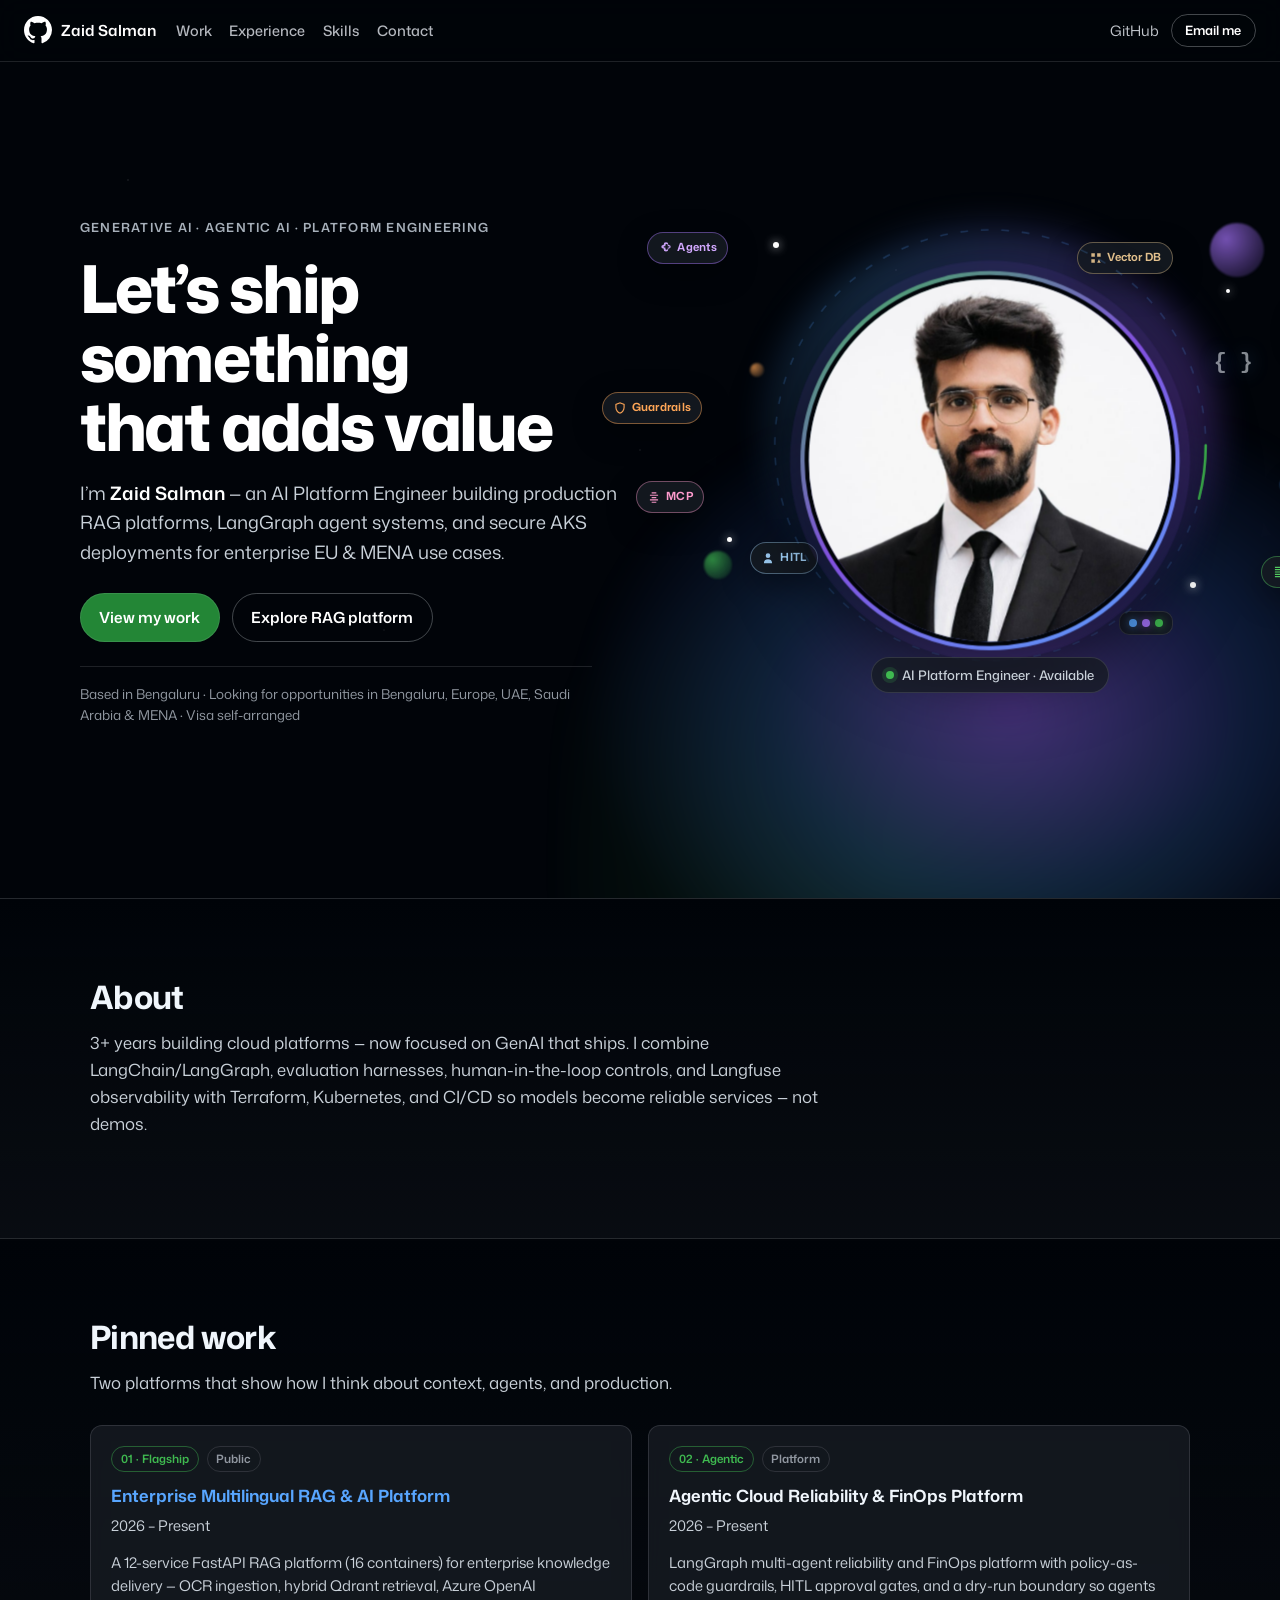
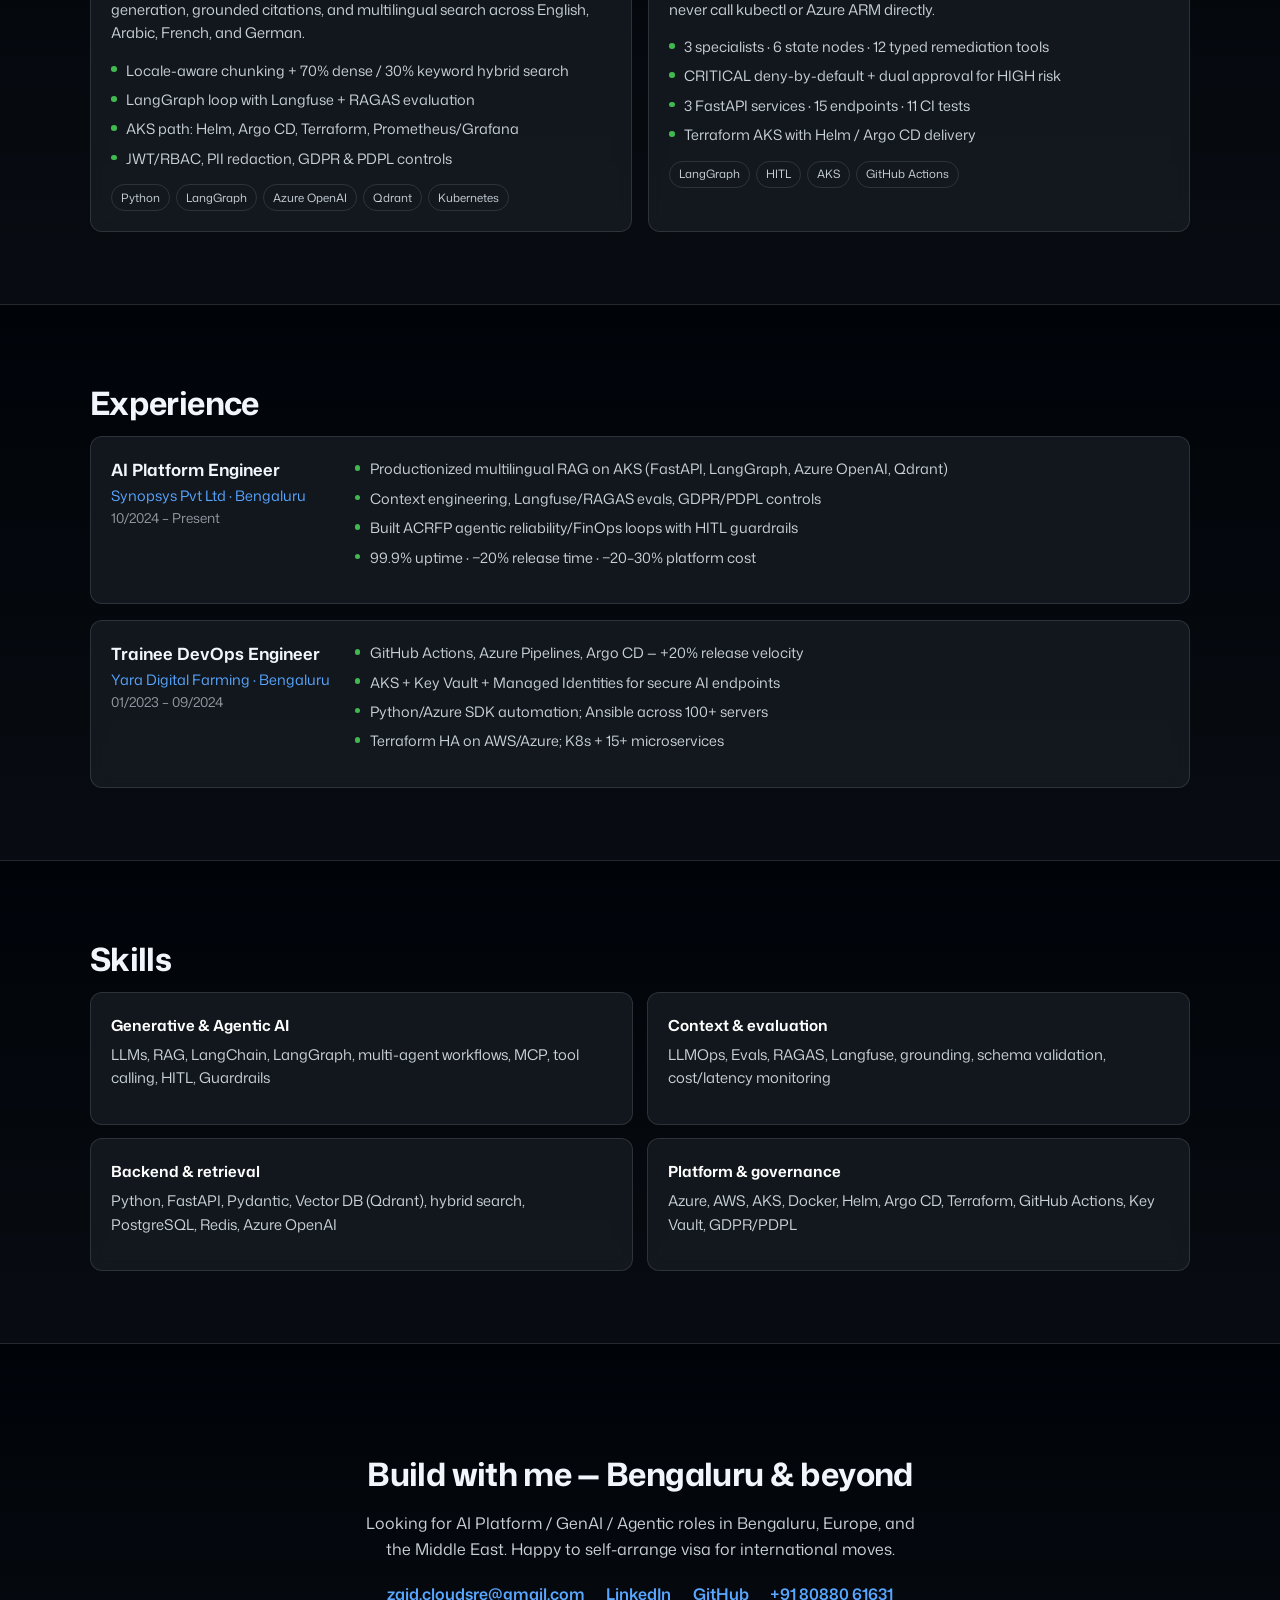
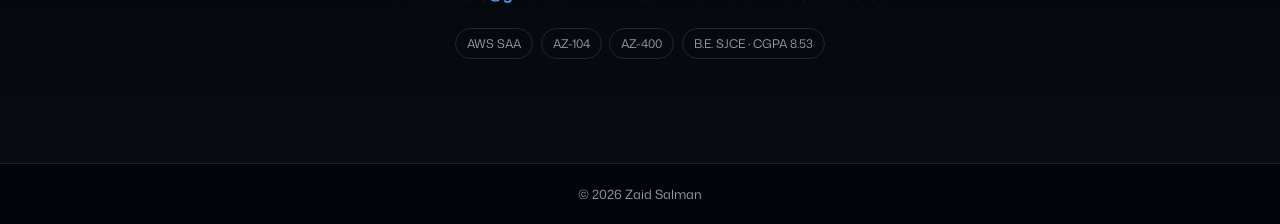
==== docs/index.html @ 4683f29d "AI Platform Engineer portfolio — GitHub-style hero with RAG orbit" ====
<!DOCTYPE html>
<html lang="en">
<head>
  <meta charset="UTF-8" />
  <meta name="viewport" content="width=device-width, initial-scale=1.0" />
  <title>Zaid Salman — AI Platform Engineer</title>
  <meta name="description" content="Generative AI, Agentic AI, and AI Platform Engineer. RAG systems, LangGraph agents, Azure/AKS production platforms." />
  <link rel="preconnect" href="https://fonts.googleapis.com" />
  <link rel="preconnect" href="https://fonts.gstatic.com" crossorigin />
  <link href="https://fonts.googleapis.com/css2?family=Mona+Sans:wght@400;500;600;700;800&display=swap" rel="stylesheet" />
  <link rel="stylesheet" href="styles.css" />
</head>
<body>
  <div class="stars" aria-hidden="true"></div>

  <header class="site-header">
    <div class="header-inner">
      <a class="brand" href="#top">
        <svg viewBox="0 0 16 16" width="28" height="28" aria-hidden="true">
          <path fill="currentColor" d="M8 0C3.58 0 0 3.58 0 8c0 3.54 2.29 6.53 5.47 7.59.4.07.55-.17.55-.38 0-.19-.01-.82-.01-1.49-2.01.37-2.53-.49-2.69-.94-.09-.23-.48-.94-.82-1.13-.28-.15-.68-.52-.01-.53.63-.01 1.08.58 1.23.82.72 1.21 1.87.87 2.33.66.07-.52.28-.87.51-1.07-1.78-.2-3.64-.89-3.64-3.95 0-.87.31-1.59.82-2.15-.08-.2-.36-1.02.08-2.12 0 0 .67-.21 2.2.82.64-.18 1.32-.27 2-.27.68 0 1.36.09 2 .27 1.53-1.04 2.2-.82 2.2-.82.44 1.1.16 1.92.08 2.12.51.56.82 1.27.82 2.15 0 3.07-1.87 3.75-3.65 3.95.29.25.54.73.54 1.48 0 1.07-.01 1.93-.01 2.2 0 .21.15.46.55.38A8.013 8.013 0 0016 8c0-4.42-3.58-8-8-8z"/>
        </svg>
        <span>Zaid Salman</span>
      </a>
      <nav class="nav">
        <a href="#work">Work</a>
        <a href="#experience">Experience</a>
        <a href="#skills">Skills</a>
        <a href="#contact">Contact</a>
      </nav>
      <div class="header-actions">
        <a class="link-quiet" href="https://github.com/Salman167" target="_blank" rel="noopener">GitHub</a>
        <a class="btn btn-outline" href="mailto:zaid.cloudsre@gmail.com">Email me</a>
      </div>
    </div>
  </header>

  <main id="top">
    <section class="hero">
      <div class="hero-glow" aria-hidden="true"></div>
      <div class="hero-grid">
        <div class="hero-copy">
          <p class="hero-kicker fade-up">Generative AI · Agentic AI · Platform Engineering</p>
          <h1 class="hero-title fade-up d1">
            Let’s ship something<br />that adds value
          </h1>
          <p class="hero-sub fade-up d2">
            I’m <strong>Zaid Salman</strong> — an AI Platform Engineer building production RAG platforms,
            LangGraph agent systems, and secure AKS deployments for enterprise EU &amp; MENA use cases.
          </p>
          <div class="hero-cta fade-up d3">
            <a class="btn btn-green" href="#work">View my work</a>
            <a class="btn btn-ghost" href="https://github.com/Salman167/Enterprise-rag-platform" target="_blank" rel="noopener">
              Explore RAG platform
            </a>
          </div>
          <p class="hero-meta fade-up d4">
            Based in Bengaluru · Looking for opportunities in Bengaluru, Europe, UAE, Saudi Arabia &amp; MENA · Visa self-arranged
          </p>
        </div>

        <div class="hero-visual fade-up d2" id="hero-visual">
          <div class="tilt-stage" id="tilt-stage">
          <div class="photo-orbit" aria-hidden="true"></div>

          <!-- RAG pipeline orbit -->
          <div class="rag-orbit" aria-hidden="true">
            <svg class="rag-orbit-ring" viewBox="0 0 400 400" fill="none">
              <circle cx="200" cy="200" r="168" stroke="rgba(88,166,255,0.22)" stroke-width="1.25" stroke-dasharray="6 10" />
              <circle class="rag-orbit-pulse" cx="200" cy="200" r="168" stroke="url(#ragGlow)" stroke-width="2" stroke-linecap="round" stroke-dasharray="42 1014" />
              <defs>
                <linearGradient id="ragGlow" x1="0" y1="0" x2="400" y2="400">
                  <stop stop-color="#3fb950" />
                  <stop offset="0.5" stop-color="#58a6ff" />
                  <stop offset="1" stop-color="#a371f7" />
                </linearGradient>
              </defs>
            </svg>
            <div class="rag-stage s-ingest" style="--i:0"><span>Ingest</span></div>
            <div class="rag-stage s-embed" style="--i:1"><span>Embed</span></div>
            <div class="rag-stage s-retrieve" style="--i:2"><span>Retrieve</span></div>
            <div class="rag-stage s-guard" style="--i:3"><span>Guard</span></div>
            <div class="rag-stage s-answer" style="--i:4"><span>Answer</span></div>
          </div>

          <!-- Adventurous floating toys (GitHub-homepage energy) -->
          <div class="float-toys" aria-hidden="true">
            <span class="toy toy-spark s1"></span>
            <span class="toy toy-spark s2"></span>
            <span class="toy toy-spark s3"></span>
            <span class="toy toy-spark s4"></span>
            <span class="toy toy-spark s5"></span>
            <span class="toy toy-orb o1"></span>
            <span class="toy toy-orb o2"></span>
            <span class="toy toy-orb o3"></span>
            <span class="toy toy-orb o4"></span>

            <div class="toy toy-chip chip-ai float-a">
              <svg viewBox="0 0 24 24" width="14" height="14"><path fill="currentColor" d="M12 2a4 4 0 014 4v1h1a3 3 0 010 6h-1v1a4 4 0 11-8 0v-1H7a3 3 0 010-6h1V6a4 4 0 014-4zm-1 7H9a1 1 0 000 2h2v2a2 2 0 104 0v-2h2a1 1 0 000-2h-2V7a2 2 0 10-4 0v2z"/></svg>
              Agents
            </div>
            <div class="toy toy-chip chip-rag float-b">
              <svg viewBox="0 0 24 24" width="14" height="14"><path fill="currentColor" d="M4 4h7v7H4V4zm9 0h7v7h-7V4zM4 13h7v7H4v-7zm9 3h7v4h-7v-4z"/></svg>
              RAG
            </div>
            <div class="toy toy-chip chip-guard float-c">
              <svg viewBox="0 0 24 24" width="14" height="14"><path fill="currentColor" d="M12 2l8 3v6c0 5-3.5 9.4-8 11-4.5-1.6-8-6-8-11V5l8-3zm0 2.2L6 6.3v4.8c0 3.8 2.5 7.2 6 8.6 3.5-1.4 6-4.8 6-8.6V6.3l-6-2.1z"/></svg>
              Guardrails
            </div>
            <div class="toy toy-chip chip-llmops float-d">
              <svg viewBox="0 0 24 24" width="14" height="14"><path fill="currentColor" d="M3 5h18v2H3V5zm2 4h14v10H5V9zm2 2v6h10v-6H7z"/></svg>
              LLMOps
            </div>
            <div class="toy toy-chip chip-mcp float-e">
              <svg viewBox="0 0 24 24" width="14" height="14"><path fill="currentColor" d="M8 4h8v2H8V4zm-3 4h14v2H5V8zm3 4h8v2H8v-2zm-3 4h14v2H5v-2zm3 4h8v2H8v-2z"/></svg>
              MCP
            </div>
            <div class="toy toy-chip chip-eval float-f">
              <svg viewBox="0 0 24 24" width="14" height="14"><path fill="currentColor" d="M5 3h14v2H5V3zm0 4h10v2H5V7zm0 4h14v2H5v-2zm0 4h10v2H5v-2zm0 4h14v2H5v-2z"/></svg>
              Evals
            </div>
            <div class="toy toy-chip chip-hitl float-g">
              <svg viewBox="0 0 24 24" width="14" height="14"><path fill="currentColor" d="M12 12a4 4 0 100-8 4 4 0 000 8zm-7 9a7 7 0 1114 0H5z"/></svg>
              HITL
            </div>
            <div class="toy toy-chip chip-vector float-h">
              <svg viewBox="0 0 24 24" width="14" height="14"><path fill="currentColor" d="M4 4h6v6H4V4zm10 0h6v6h-6V4zM4 14h6v6H4v-6zm13 0l3 6h-6l3-6z"/></svg>
              Vector DB
            </div>
            <div class="toy toy-bracket float-i">{ }</div>
            <div class="toy toy-node float-j">
              <span></span><span></span><span></span>
            </div>
          </div>

          <div class="hero-photo-wrap">
            <img
              class="hero-photo"
              src="assets/zaid-salman.jpg"
              alt="Zaid Salman"
              width="360"
              height="360"
            />
          </div>
          </div><!-- /.tilt-stage -->
          <div class="photo-caption">
            <span class="status-dot" aria-hidden="true"></span>
            AI Platform Engineer · Available
          </div>
        </div>
      </div>
    </section>

    <section class="section" id="about">
      <div class="section-inner">
        <h2>About</h2>
        <p class="lead">
          3+ years building cloud platforms — now focused on GenAI that ships.
          I combine LangChain/LangGraph, evaluation harnesses, human-in-the-loop controls,
          and Langfuse observability with Terraform, Kubernetes, and CI/CD so models become
          reliable services — not demos.
        </p>
      </div>
    </section>

    <section class="section" id="work">
      <div class="section-inner">
        <h2>Pinned work</h2>
        <p class="section-sub">Two platforms that show how I think about context, agents, and production.</p>

        <div class="card-grid">
          <article class="card">
            <div class="card-top">
              <span class="pill">01 · Flagship</span>
              <span class="pill soft">Public</span>
            </div>
            <h3>
              <a href="https://github.com/Salman167/Enterprise-rag-platform" target="_blank" rel="noopener">
                Enterprise Multilingual RAG &amp; AI Platform
              </a>
            </h3>
            <p class="muted">2026 – Present</p>
            <p>
              A 12-service FastAPI RAG platform (16 containers) for enterprise knowledge delivery —
              OCR ingestion, hybrid Qdrant retrieval, Azure OpenAI generation, grounded citations,
              and multilingual search across English, Arabic, French, and German.
            </p>
            <ul>
              <li>Locale-aware chunking + 70% dense / 30% keyword hybrid search</li>
              <li>LangGraph loop with Langfuse + RAGAS evaluation</li>
              <li>AKS path: Helm, Argo CD, Terraform, Prometheus/Grafana</li>
              <li>JWT/RBAC, PII redaction, GDPR &amp; PDPL controls</li>
            </ul>
            <div class="tags">
              <span>Python</span><span>LangGraph</span><span>Azure OpenAI</span><span>Qdrant</span><span>Kubernetes</span>
            </div>
          </article>

          <article class="card">
            <div class="card-top">
              <span class="pill">02 · Agentic</span>
              <span class="pill soft">Platform</span>
            </div>
            <h3>Agentic Cloud Reliability &amp; FinOps Platform</h3>
            <p class="muted">2026 – Present</p>
            <p>
              LangGraph multi-agent reliability and FinOps platform with policy-as-code guardrails,
              HITL approval gates, and a dry-run boundary so agents never call kubectl or Azure ARM directly.
            </p>
            <ul>
              <li>3 specialists · 6 state nodes · 12 typed remediation tools</li>
              <li>CRITICAL deny-by-default + dual approval for HIGH risk</li>
              <li>3 FastAPI services · 15 endpoints · 11 CI tests</li>
              <li>Terraform AKS with Helm / Argo CD delivery</li>
            </ul>
            <div class="tags">
              <span>LangGraph</span><span>HITL</span><span>AKS</span><span>GitHub Actions</span>
            </div>
          </article>
        </div>
      </div>
    </section>

    <section class="section" id="experience">
      <div class="section-inner">
        <h2>Experience</h2>
        <div class="jobs">
          <article class="job">
            <div class="job-side">
              <h3>AI Platform Engineer</h3>
              <p class="accent">Synopsys Pvt Ltd · Bengaluru</p>
              <p class="muted">10/2024 – Present</p>
            </div>
            <ul>
              <li>Productionized multilingual RAG on AKS (FastAPI, LangGraph, Azure OpenAI, Qdrant)</li>
              <li>Context engineering, Langfuse/RAGAS evals, GDPR/PDPL controls</li>
              <li>Built ACRFP agentic reliability/FinOps loops with HITL guardrails</li>
              <li>99.9% uptime · −20% release time · −20–30% platform cost</li>
            </ul>
          </article>
          <article class="job">
            <div class="job-side">
              <h3>Trainee DevOps Engineer</h3>
              <p class="accent">Yara Digital Farming · Bengaluru</p>
              <p class="muted">01/2023 – 09/2024</p>
            </div>
            <ul>
              <li>GitHub Actions, Azure Pipelines, Argo CD — +20% release velocity</li>
              <li>AKS + Key Vault + Managed Identities for secure AI endpoints</li>
              <li>Python/Azure SDK automation; Ansible across 100+ servers</li>
              <li>Terraform HA on AWS/Azure; K8s + 15+ microservices</li>
            </ul>
          </article>
        </div>
      </div>
    </section>

    <section class="section" id="skills">
      <div class="section-inner">
        <h2>Skills</h2>
        <div class="skills">
          <div class="skill">
            <h4>Generative &amp; Agentic AI</h4>
            <p>LLMs, RAG, LangChain, LangGraph, multi-agent workflows, MCP, tool calling, HITL, Guardrails</p>
          </div>
          <div class="skill">
            <h4>Context &amp; evaluation</h4>
            <p>LLMOps, Evals, RAGAS, Langfuse, grounding, schema validation, cost/latency monitoring</p>
          </div>
          <div class="skill">
            <h4>Backend &amp; retrieval</h4>
            <p>Python, FastAPI, Pydantic, Vector DB (Qdrant), hybrid search, PostgreSQL, Redis, Azure OpenAI</p>
          </div>
          <div class="skill">
            <h4>Platform &amp; governance</h4>
            <p>Azure, AWS, AKS, Docker, Helm, Argo CD, Terraform, GitHub Actions, Key Vault, GDPR/PDPL</p>
          </div>
        </div>
      </div>
    </section>

    <section class="section" id="contact">
      <div class="section-inner contact-block">
        <h2>Build with me — Bengaluru &amp; beyond</h2>
        <p>
          Looking for AI Platform / GenAI / Agentic roles in Bengaluru, Europe, and the Middle East.
          Happy to self-arrange visa for international moves.
        </p>
        <div class="contact-links">
          <a href="mailto:zaid.cloudsre@gmail.com">zaid.cloudsre@gmail.com</a>
          <a href="https://linkedin.com/in/zaidsalman/" target="_blank" rel="noopener">LinkedIn</a>
          <a href="https://github.com/Salman167" target="_blank" rel="noopener">GitHub</a>
          <a href="tel:+918088061631">+91 80880 61631</a>
        </div>
        <div class="certs">
          <span>AWS SAA</span>
          <span>AZ-104</span>
          <span>AZ-400</span>
          <span>B.E. SJCE · CGPA 8.53</span>
        </div>
      </div>
    </section>
  </main>

  <footer class="site-footer">
    <p>© <span id="year"></span> Zaid Salman</p>
  </footer>

  <script src="script.js"></script>
</body>
</html>
---- docs/styles.css ----
:root {
  --bg: #010409;
  --bg-elev: #0d1117;
  --ink: #f0f6fc;
  --muted: #9198a1;
  --line: rgba(240, 246, 252, 0.12);
  --green: #3fb950;
  --green-btn: #238636;
  --green-hover: #2ea043;
  --blue: #58a6ff;
  --font: "Mona Sans", -apple-system, BlinkMacSystemFont, "Segoe UI", Helvetica, Arial, sans-serif;
  --max: 1100px;
  --ease: cubic-bezier(0.22, 1, 0.36, 1);
}

*,
*::before,
*::after {
  box-sizing: border-box;
  margin: 0;
  padding: 0;
}

html {
  scroll-behavior: smooth;
}

body {
  font-family: var(--font);
  background: var(--bg);
  color: var(--ink);
  line-height: 1.6;
  overflow-x: hidden;
}

a {
  color: inherit;
  text-decoration: none;
}

.stars {
  pointer-events: none;
  position: fixed;
  inset: 0;
  z-index: 0;
  background-image:
    radial-gradient(1px 1px at 10% 20%, rgba(255, 255, 255, 0.45), transparent),
    radial-gradient(1px 1px at 30% 70%, rgba(255, 255, 255, 0.3), transparent),
    radial-gradient(1px 1px at 70% 30%, rgba(255, 255, 255, 0.35), transparent),
    radial-gradient(1px 1px at 85% 60%, rgba(255, 255, 255, 0.25), transparent),
    radial-gradient(1.5px 1.5px at 50% 50%, rgba(255, 255, 255, 0.2), transparent);
  opacity: 0.5;
}

.site-header,
main,
.site-footer {
  position: relative;
  z-index: 1;
}

/* Header */
.site-header {
  border-bottom: 1px solid var(--line);
  background: rgba(1, 4, 9, 0.75);
  backdrop-filter: blur(12px);
  position: sticky;
  top: 0;
  z-index: 20;
}

.header-inner {
  max-width: 1280px;
  margin: 0 auto;
  padding: 0.85rem 1.5rem;
  display: flex;
  align-items: center;
  gap: 1.25rem;
}

.brand {
  display: inline-flex;
  align-items: center;
  gap: 0.55rem;
  font-weight: 600;
  font-size: 0.95rem;
  color: #fff;
}

.brand svg {
  display: block;
}

.nav {
  display: none;
  gap: 1.1rem;
  flex: 1;
}

.nav a {
  color: rgba(240, 246, 252, 0.75);
  font-size: 0.9rem;
  font-weight: 500;
}

.nav a:hover {
  color: #fff;
}

@media (min-width: 800px) {
  .nav {
    display: flex;
  }
}

.header-actions {
  margin-left: auto;
  display: flex;
  align-items: center;
  gap: 0.75rem;
}

.link-quiet {
  color: rgba(240, 246, 252, 0.8);
  font-size: 0.9rem;
}

.link-quiet:hover {
  color: #fff;
}

.btn {
  display: inline-flex;
  align-items: center;
  justify-content: center;
  padding: 0.7rem 1.15rem;
  border-radius: 999px;
  font-size: 0.95rem;
  font-weight: 600;
  border: 1px solid transparent;
  transition: background 0.2s var(--ease), border-color 0.2s, transform 0.2s var(--ease);
}

.btn:hover {
  transform: translateY(-1px);
}

.btn-green {
  background: var(--green-btn);
  color: #fff;
  border-color: rgba(240, 246, 252, 0.1);
}

.btn-green:hover {
  background: var(--green-hover);
}

.btn-ghost,
.btn-outline {
  background: transparent;
  color: #fff;
  border-color: rgba(240, 246, 252, 0.28);
}

.btn-ghost:hover,
.btn-outline:hover {
  background: rgba(240, 246, 252, 0.08);
  border-color: rgba(240, 246, 252, 0.5);
}

.btn-outline {
  padding: 0.35rem 0.85rem;
  font-size: 0.8rem;
}

/* Hero — split composition: message left, portrait right */
.hero {
  position: relative;
  min-height: calc(100vh - 64px);
  display: flex;
  align-items: center;
  padding: 3.5rem 1.5rem 4.5rem;
  overflow: hidden;
}

.hero-glow {
  position: absolute;
  right: -8%;
  bottom: -18%;
  width: min(820px, 95vw);
  height: min(620px, 80vh);
  background:
    radial-gradient(ellipse at 55% 45%, rgba(130, 80, 223, 0.5) 0%, rgba(56, 103, 214, 0.22) 38%, transparent 68%),
    radial-gradient(ellipse at 40% 70%, rgba(63, 185, 80, 0.14), transparent 55%);
  filter: blur(12px);
  z-index: -1;
  animation: pulse-glow 8s ease-in-out infinite alternate;
}

@keyframes pulse-glow {
  from { opacity: 0.75; transform: scale(1); }
  to { opacity: 1; transform: scale(1.06); }
}

.hero-grid {
  width: 100%;
  max-width: 1120px;
  margin: 0 auto;
  display: grid;
  gap: 2.5rem;
  align-items: center;
}

@media (min-width: 900px) {
  .hero-grid {
    grid-template-columns: 1.15fr 0.85fr;
    gap: 3rem;
  }
}

.hero-copy {
  text-align: left;
  max-width: 36rem;
}

.hero-kicker {
  font-size: 0.78rem;
  font-weight: 600;
  letter-spacing: 0.1em;
  text-transform: uppercase;
  color: #a7b0ba;
  margin-bottom: 1rem;
}

.hero-title {
  font-size: clamp(2.35rem, 5.6vw, 4.1rem);
  font-weight: 800;
  line-height: 1.05;
  letter-spacing: -0.035em;
  margin: 0 0 1.15rem;
  color: #fff;
}

.hero-sub {
  margin: 0 0 1.6rem;
  font-size: clamp(1rem, 1.7vw, 1.15rem);
  color: #c9d1d9;
  max-width: 34rem;
}

.hero-sub strong {
  color: #fff;
  font-weight: 600;
}

.hero-cta {
  display: flex;
  flex-wrap: wrap;
  gap: 0.75rem;
  margin-bottom: 1.5rem;
}

.hero-meta {
  font-size: 0.84rem;
  color: var(--muted);
  border-top: 1px solid var(--line);
  padding-top: 1rem;
  max-width: 32rem;
}

.hero-visual {
  position: relative;
  justify-self: center;
  width: min(100%, 360px);
  display: flex;
  flex-direction: column;
  align-items: center;
  perspective: 1100px;
}

@media (min-width: 900px) {
  .hero-visual {
    justify-self: end;
    width: min(100%, 420px);
  }
}

.tilt-stage {
  position: relative;
  width: 100%;
  transform-style: preserve-3d;
  will-change: transform;
  transition: transform 0.18s ease-out;
}

.photo-orbit {
  position: absolute;
  inset: -8% -6% auto;
  height: 108%;
  border-radius: 50%;
  background:
    conic-gradient(from 200deg, rgba(63, 185, 80, 0.0), rgba(88, 166, 255, 0.22), rgba(130, 80, 223, 0.35), rgba(63, 185, 80, 0.0));
  filter: blur(18px);
  z-index: -1;
  animation: orbit-spin 14s linear infinite;
  transform: translateZ(-40px);
}

@keyframes orbit-spin {
  to { transform: translateZ(-40px) rotate(360deg); }
}

/* RAG pipeline orbit — Ingest → Embed → Retrieve → Guard → Answer */
.rag-orbit {
  position: absolute;
  inset: -14% -16%;
  z-index: 1;
  pointer-events: none;
  transform: translateZ(28px);
}

.rag-orbit-ring {
  width: 100%;
  height: 100%;
  display: block;
  animation: rag-ring-spin 22s linear infinite;
  transform-origin: 50% 50%;
}

.rag-orbit-pulse {
  animation: rag-dash 4.5s linear infinite;
}

@keyframes rag-ring-spin {
  to { transform: rotate(360deg); }
}

@keyframes rag-dash {
  to { stroke-dashoffset: -1056; }
}

.rag-stage {
  position: absolute;
  top: 50%;
  left: 50%;
  --radius: 48%;
  --angle: calc(var(--i) * 72deg - 90deg);
  transform:
    translate(-50%, -50%)
    rotate(var(--angle))
    translate(var(--radius))
    rotate(calc(-1 * var(--angle)));
}

.rag-stage span {
  display: inline-block;
  padding: 0.28rem 0.55rem;
  border-radius: 999px;
  font-size: 0.62rem;
  font-weight: 700;
  letter-spacing: 0.04em;
  text-transform: uppercase;
  color: #e6edf3;
  background: rgba(13, 17, 23, 0.88);
  border: 1px solid rgba(88, 166, 255, 0.35);
  box-shadow: 0 8px 22px rgba(0, 0, 0, 0.35);
  white-space: nowrap;
}

.s-ingest span { border-color: rgba(63, 185, 80, 0.45); color: #7ee787; }
.s-embed span { border-color: rgba(88, 166, 255, 0.45); color: #79c0ff; }
.s-retrieve span { border-color: rgba(163, 113, 247, 0.45); color: #d2a8ff; }
.s-guard span { border-color: rgba(255, 166, 87, 0.5); color: #ffa657; }
.s-answer span { border-color: rgba(86, 211, 100, 0.45); color: #56d364; }

@media (prefers-reduced-motion: reduce) {
  .rag-orbit-ring,
  .rag-orbit-pulse,
  .photo-orbit {
    animation: none;
  }
}

.hero-photo-wrap {
  position: relative;
  z-index: 2;
  width: 86%;
  margin: 7% auto 0;
  aspect-ratio: 1;
  border-radius: 50%;
  padding: 4px;
  background: linear-gradient(145deg, #3fb950 0%, #8250df 48%, #58a6ff 100%);
  box-shadow:
    0 0 0 10px rgba(130, 80, 223, 0.1),
    0 28px 70px rgba(0, 0, 0, 0.55);
  transform: translateZ(50px);
}

.hero-photo {
  width: 100%;
  height: 100%;
  object-fit: cover;
  object-position: center 12%;
  border-radius: 50%;
  display: block;
  border: 4px solid #010409;
}

.photo-caption {
  margin-top: 1rem;
  display: inline-flex;
  align-items: center;
  gap: 0.5rem;
  font-size: 0.82rem;
  font-weight: 500;
  color: #c9d1d9;
  background: rgba(22, 27, 34, 0.75);
  border: 1px solid var(--line);
  border-radius: 999px;
  padding: 0.4rem 0.85rem;
  backdrop-filter: blur(8px);
  z-index: 2;
}

.status-dot {
  width: 8px;
  height: 8px;
  border-radius: 50%;
  background: var(--green);
  box-shadow: 0 0 0 4px rgba(63, 185, 80, 0.18);
}

@media (max-width: 899px) {
  .rag-orbit {
    inset: -10% -10%;
  }

  .rag-stage span {
    font-size: 0.55rem;
    padding: 0.22rem 0.42rem;
  }
}

/* Floating toys — GitHub homepage energy */
.float-toys {
  position: absolute;
  inset: -12% -18% -8%;
  pointer-events: none;
  z-index: 0;
}

.toy {
  position: absolute;
}

.toy-spark {
  width: 6px;
  height: 6px;
  border-radius: 50%;
  background: #fff;
  box-shadow: 0 0 10px rgba(255, 255, 255, 0.85);
  animation: twinkle 2.8s ease-in-out infinite;
}

.toy-spark.s1 { top: 8%; left: 12%; animation-delay: 0s; }
.toy-spark.s2 { top: 18%; right: 8%; width: 4px; height: 4px; animation-delay: 0.6s; }
.toy-spark.s3 { bottom: 28%; left: 4%; width: 5px; height: 5px; animation-delay: 1.1s; }
.toy-spark.s4 { bottom: 18%; right: 14%; animation-delay: 1.7s; }
.toy-spark.s5 { top: 55%; left: 48%; width: 3px; height: 3px; animation-delay: 0.9s; }

@keyframes twinkle {
  0%, 100% { opacity: 0.25; transform: scale(0.8); }
  50% { opacity: 1; transform: scale(1.25); }
}

.toy-orb {
  border-radius: 50%;
  filter: blur(1px);
  opacity: 0.7;
}

.toy-orb.o1 {
  width: 54px;
  height: 54px;
  top: 4%;
  right: 2%;
  background: radial-gradient(circle at 30% 30%, #a371f7, rgba(130, 80, 223, 0.1));
  animation: float-y 6s ease-in-out infinite;
}

.toy-orb.o2 {
  width: 28px;
  height: 28px;
  bottom: 20%;
  left: 0%;
  background: radial-gradient(circle at 30% 30%, #3fb950, rgba(63, 185, 80, 0.05));
  animation: float-y 5s ease-in-out infinite reverse;
}

.toy-orb.o3 {
  width: 18px;
  height: 18px;
  top: 58%;
  right: -4%;
  background: radial-gradient(circle at 30% 30%, #58a6ff, transparent);
  animation: float-y 7s ease-in-out infinite;
}

.toy-orb.o4 {
  width: 14px;
  height: 14px;
  top: 34%;
  left: 8%;
  background: radial-gradient(circle at 30% 30%, #ffa657, transparent);
  animation: float-y 6.4s ease-in-out infinite;
}

.toy-chip {
  display: inline-flex;
  align-items: center;
  gap: 0.3rem;
  padding: 0.38rem 0.65rem;
  border-radius: 999px;
  font-size: 0.7rem;
  font-weight: 650;
  letter-spacing: 0.02em;
  color: #fff;
  border: 1px solid rgba(240, 246, 252, 0.16);
  background: rgba(22, 27, 34, 0.86);
  backdrop-filter: blur(10px);
  box-shadow: 0 10px 30px rgba(0, 0, 0, 0.35);
  white-space: nowrap;
}

.toy-chip svg {
  opacity: 0.95;
  flex-shrink: 0;
}

.chip-ai {
  top: 6%;
  left: -10%;
  color: #d2a8ff;
  border-color: rgba(163, 113, 247, 0.45);
}

.chip-rag {
  top: 22%;
  right: -16%;
  color: #7ee787;
  border-color: rgba(63, 185, 80, 0.4);
}

.chip-guard {
  top: 40%;
  left: -18%;
  color: #ffa657;
  border-color: rgba(255, 166, 87, 0.45);
}

.chip-llmops {
  top: 58%;
  right: -18%;
  color: #79c0ff;
  border-color: rgba(88, 166, 255, 0.45);
}

.chip-mcp {
  bottom: 34%;
  left: -12%;
  color: #ff9bce;
  border-color: rgba(255, 155, 206, 0.4);
}

.chip-eval {
  bottom: 18%;
  right: -10%;
  color: #56d364;
  border-color: rgba(86, 211, 100, 0.4);
}

.chip-hitl {
  top: 72%;
  left: 8%;
  color: #a5d6ff;
  border-color: rgba(165, 214, 255, 0.4);
}

.chip-vector {
  top: 8%;
  right: 18%;
  color: #e2c08d;
  border-color: rgba(226, 192, 141, 0.4);
}

.toy-bracket {
  top: 30%;
  right: 4%;
  font-family: ui-monospace, SFMono-Regular, Menlo, Consolas, monospace;
  font-size: 1.35rem;
  font-weight: 700;
  color: rgba(240, 246, 252, 0.55);
  text-shadow: 0 0 18px rgba(88, 166, 255, 0.35);
}

.toy-node {
  bottom: 8%;
  right: 18%;
  display: flex;
  gap: 5px;
  padding: 0.45rem 0.55rem;
  border-radius: 10px;
  background: rgba(22, 27, 34, 0.85);
  border: 1px solid var(--line);
}

.toy-node span {
  width: 8px;
  height: 8px;
  border-radius: 50%;
  background: #58a6ff;
  box-shadow: 0 0 8px rgba(88, 166, 255, 0.6);
}

.toy-node span:nth-child(2) {
  background: #a371f7;
  box-shadow: 0 0 8px rgba(163, 113, 247, 0.6);
}

.toy-node span:nth-child(3) {
  background: #3fb950;
  box-shadow: 0 0 8px rgba(63, 185, 80, 0.6);
}

.float-a { animation: float-a 5.5s ease-in-out infinite; }
.float-b { animation: float-b 6.5s ease-in-out infinite; }
.float-c { animation: float-c 7s ease-in-out infinite; }
.float-d { animation: float-y 6.2s ease-in-out infinite; }
.float-e { animation: float-a 7.4s ease-in-out infinite reverse; }
.float-f { animation: float-b 5.9s ease-in-out infinite; }
.float-g { animation: float-c 6.8s ease-in-out infinite reverse; }
.float-h { animation: float-y 7.6s ease-in-out infinite; }
.float-i { animation: float-y 8s ease-in-out infinite; }
.float-j { animation: float-y 5.8s ease-in-out infinite reverse; }

@keyframes float-y {
  0%, 100% { transform: translateY(0); }
  50% { transform: translateY(-12px); }
}

@keyframes float-a {
  0%, 100% { transform: translate(0, 0) rotate(-2deg); }
  50% { transform: translate(6px, -14px) rotate(2deg); }
}

@keyframes float-b {
  0%, 100% { transform: translate(0, 0) rotate(2deg); }
  50% { transform: translate(-8px, -10px) rotate(-3deg); }
}

@keyframes float-c {
  0%, 100% { transform: translate(0, 0); }
  50% { transform: translate(8px, -16px); }
}

@media (max-width: 899px) {
  .chip-ai { left: -2%; top: 0%; }
  .chip-rag { right: -2%; top: 10%; }
  .chip-guard { left: -6%; top: 36%; }
  .chip-llmops { right: -6%; top: 48%; }
  .chip-mcp { left: -4%; }
  .chip-eval { right: -2%; }
  .chip-hitl { left: 2%; }
  .chip-vector { right: 10%; top: 2%; }
  .toy-bracket { right: 0; }
  .float-toys .chip-hitl,
  .float-toys .chip-vector,
  .float-toys .toy-bracket {
    display: none; /* keep mobile clean */
  }
}

@media (max-width: 899px) {
  .hero {
    padding-top: 2.5rem;
  }

  .hero-copy {
    text-align: center;
    max-width: 40rem;
    margin: 0 auto;
  }

  .hero-cta {
    justify-content: center;
  }

  .hero-meta {
    margin: 0 auto;
  }

  .hero-visual {
    order: -1;
    width: min(72vw, 260px);
  }

  .hero-glow {
    left: 50%;
    right: auto;
    transform: translateX(-50%);
    bottom: 5%;
  }
}

/* Sections */
.section {
  padding: 4.5rem 1.5rem;
  border-top: 1px solid var(--line);
  background: linear-gradient(180deg, transparent, rgba(13, 17, 23, 0.65));
}

.section-inner {
  max-width: var(--max);
  margin: 0 auto;
}

.section h2 {
  font-size: clamp(1.6rem, 3vw, 2rem);
  font-weight: 700;
  margin-bottom: 0.5rem;
  letter-spacing: -0.02em;
}

.section-sub,
.lead {
  color: #c9d1d9;
  max-width: 46rem;
  margin-bottom: 1.75rem;
  font-size: 1.05rem;
}

.card-grid {
  display: grid;
  gap: 1rem;
}

@media (min-width: 860px) {
  .card-grid {
    grid-template-columns: 1fr 1fr;
  }
}

.card,
.job,
.skill {
  background: rgba(22, 27, 34, 0.85);
  border: 1px solid var(--line);
  border-radius: 12px;
  padding: 1.25rem;
  backdrop-filter: blur(8px);
  transition: border-color 0.2s, transform 0.25s var(--ease);
}

.card:hover,
.skill:hover {
  border-color: rgba(88, 166, 255, 0.35);
  transform: translateY(-3px);
}

.card-top {
  display: flex;
  gap: 0.5rem;
  margin-bottom: 0.65rem;
}

.pill {
  font-size: 0.72rem;
  font-weight: 600;
  padding: 0.2rem 0.55rem;
  border-radius: 999px;
  border: 1px solid rgba(63, 185, 80, 0.45);
  color: var(--green);
}

.pill.soft {
  border-color: var(--line);
  color: var(--muted);
}

.card h3 {
  font-size: 1.05rem;
  font-weight: 650;
  margin-bottom: 0.25rem;
}

.card h3 a {
  color: var(--blue);
}

.card h3 a:hover {
  text-decoration: underline;
}

.muted {
  color: var(--muted);
  font-size: 0.85rem;
  margin-bottom: 0.65rem;
}

.accent {
  color: var(--blue);
  font-size: 0.9rem;
}

.card p,
.skill p {
  color: #c9d1d9;
  font-size: 0.92rem;
  margin-bottom: 0.85rem;
}

.card ul,
.job ul {
  list-style: none;
  display: grid;
  gap: 0.4rem;
  margin-bottom: 0.9rem;
}

.card li,
.job li {
  position: relative;
  padding-left: 0.95rem;
  font-size: 0.9rem;
  color: #c9d1d9;
}

.card li::before,
.job li::before {
  content: "";
  position: absolute;
  left: 0;
  top: 0.55em;
  width: 0.35rem;
  height: 0.35rem;
  border-radius: 50%;
  background: var(--green);
}

.tags {
  display: flex;
  flex-wrap: wrap;
  gap: 0.4rem;
}

.tags span {
  font-size: 0.72rem;
  color: #c9d1d9;
  border: 1px solid var(--line);
  border-radius: 999px;
  padding: 0.2rem 0.55rem;
}

.jobs {
  display: grid;
  gap: 1rem;
}

.job {
  display: grid;
  gap: 0.85rem;
}

@media (min-width: 760px) {
  .job {
    grid-template-columns: 230px 1fr;
  }
}

.job h3 {
  font-size: 1.05rem;
  font-weight: 650;
}

.skills {
  display: grid;
  gap: 0.85rem;
}

@media (min-width: 700px) {
  .skills {
    grid-template-columns: 1fr 1fr;
  }
}

.skill h4 {
  font-size: 0.95rem;
  font-weight: 650;
  margin-bottom: 0.35rem;
  color: #fff;
}

.contact-block {
  text-align: center;
  padding: 2rem 1rem;
}

.contact-block p {
  color: #c9d1d9;
  max-width: 36rem;
  margin: 0.75rem auto 1.25rem;
}

.contact-links {
  display: flex;
  flex-wrap: wrap;
  justify-content: center;
  gap: 0.85rem 1.35rem;
  margin-bottom: 1.25rem;
}

.contact-links a {
  color: var(--blue);
  font-weight: 600;
}

.contact-links a:hover {
  text-decoration: underline;
}

.certs {
  display: flex;
  flex-wrap: wrap;
  justify-content: center;
  gap: 0.45rem;
}

.certs span {
  font-size: 0.75rem;
  border: 1px solid var(--line);
  border-radius: 999px;
  padding: 0.3rem 0.7rem;
  color: var(--muted);
}

.site-footer {
  border-top: 1px solid var(--line);
  text-align: center;
  padding: 1.25rem;
  color: var(--muted);
  font-size: 0.8rem;
}

/* Motion */
.fade-up {
  opacity: 1;
  transform: none;
}

@media (prefers-reduced-motion: no-preference) {
  .fade-up {
    opacity: 0;
    transform: translateY(16px);
    animation: rise 0.75s var(--ease) forwards;
  }

  .d1 { animation-delay: 0.08s; }
  .d2 { animation-delay: 0.16s; }
  .d3 { animation-delay: 0.28s; }
  .d4 { animation-delay: 0.4s; }
  .d5 { animation-delay: 0.52s; }
}

@keyframes rise {
  to {
    opacity: 1;
    transform: translateY(0);
  }
}

.reveal {
  opacity: 1;
  transform: none;
}

@media (prefers-reduced-motion: no-preference) {
  .reveal {
    opacity: 0;
    transform: translateY(18px);
    transition: opacity 0.55s var(--ease), transform 0.55s var(--ease);
  }

  .reveal.visible {
    opacity: 1;
    transform: translateY(0);
  }
}
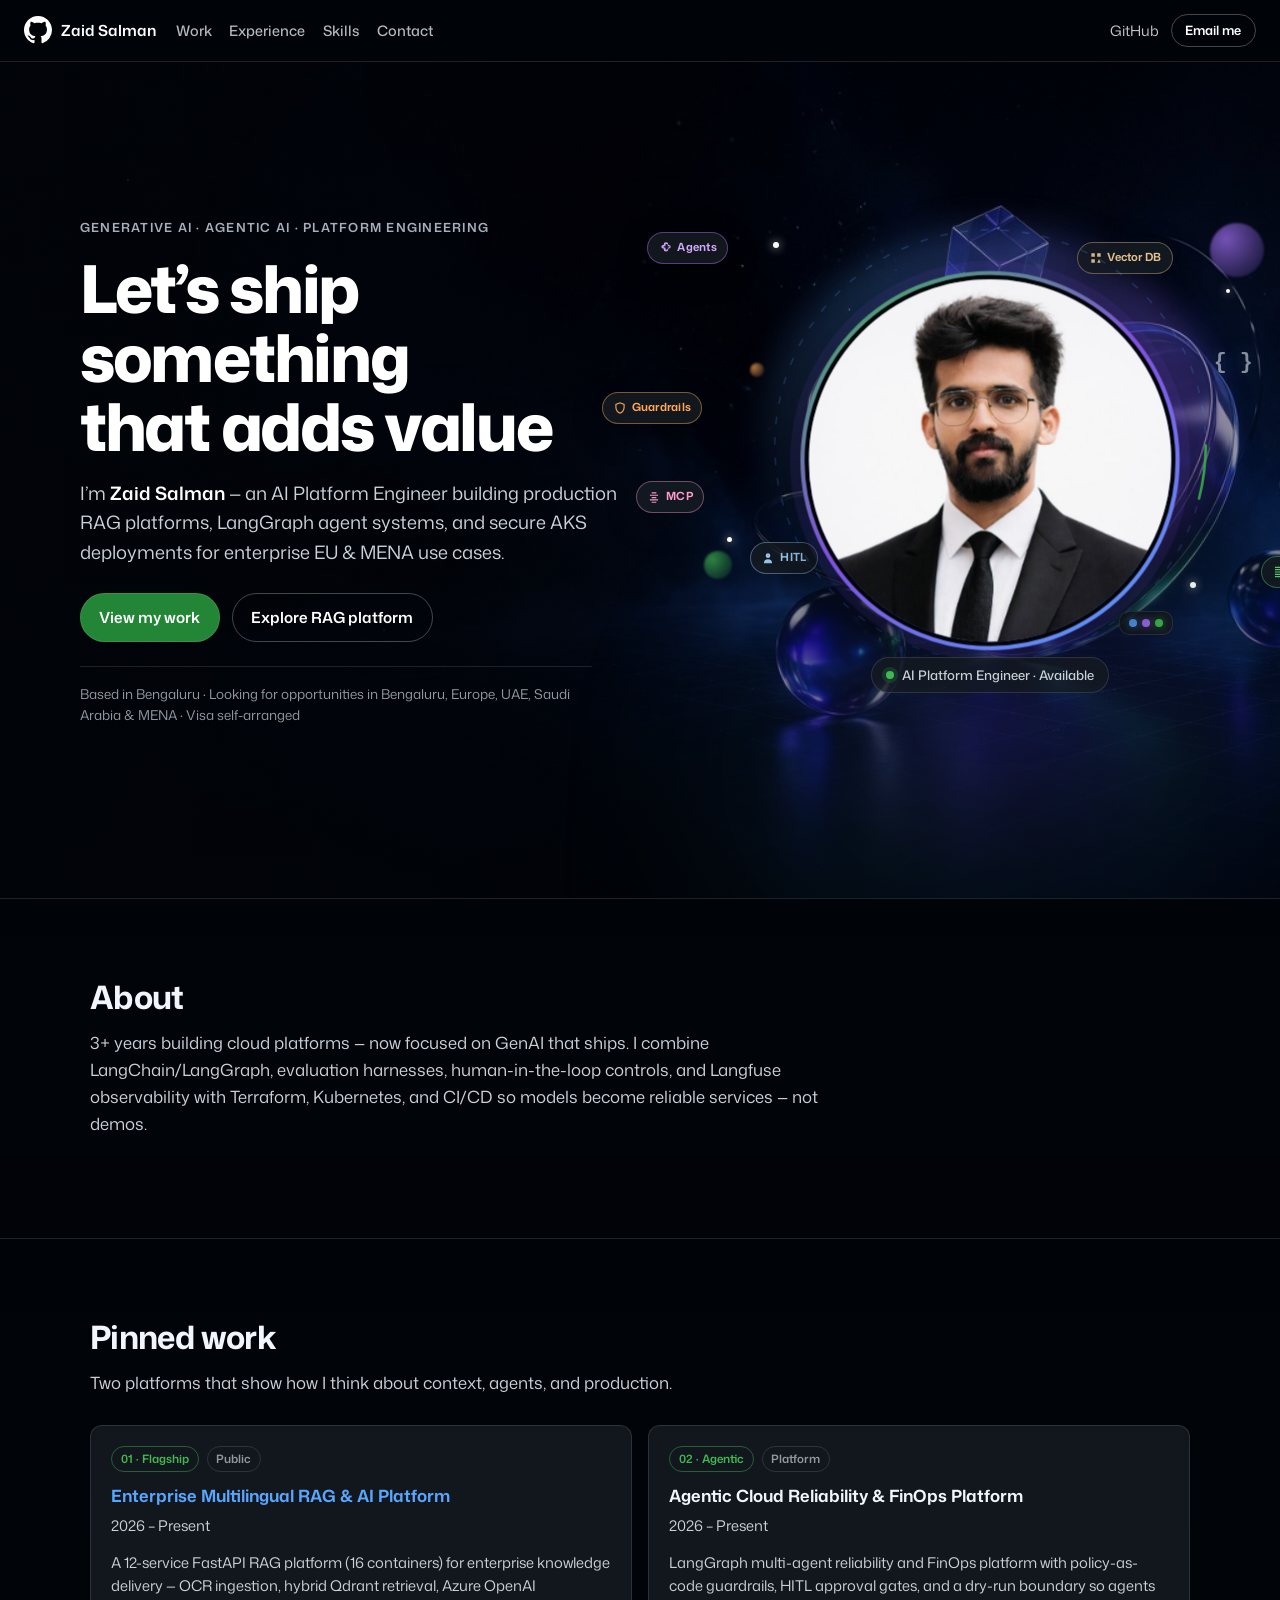
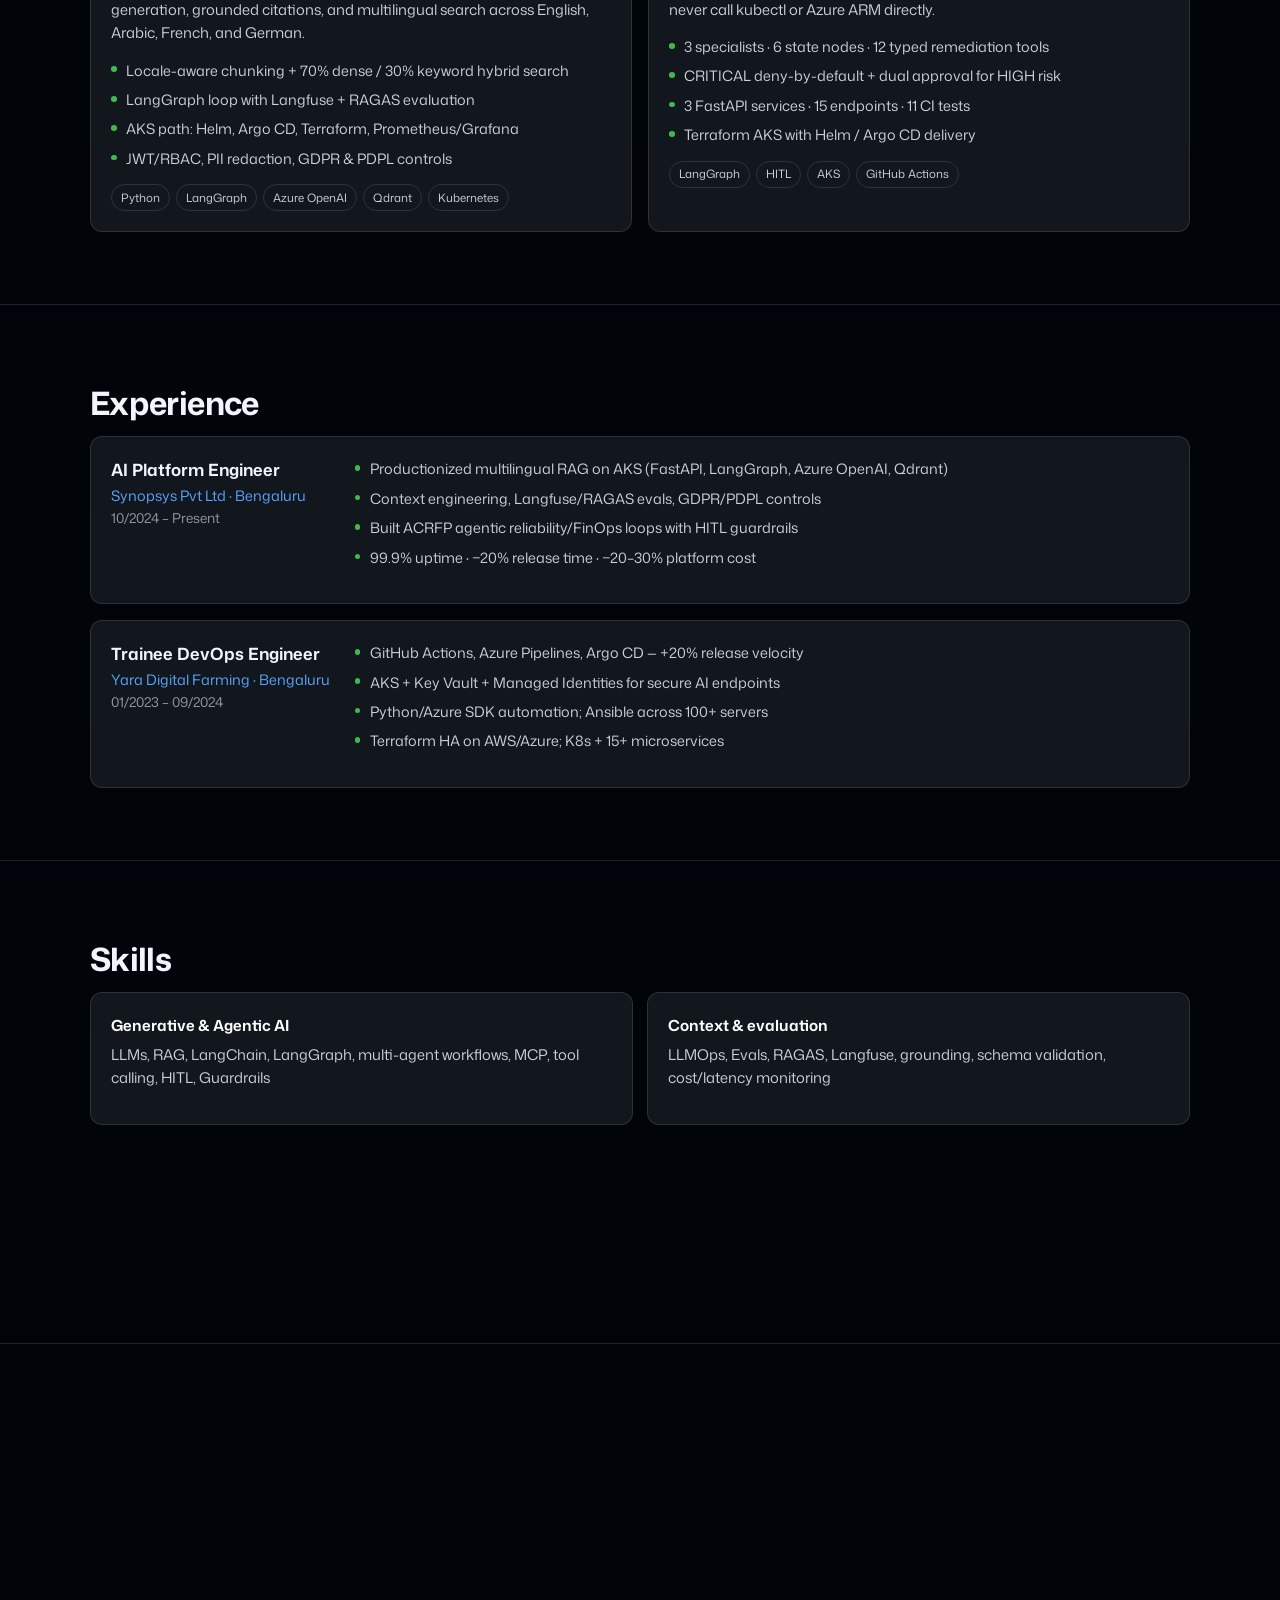
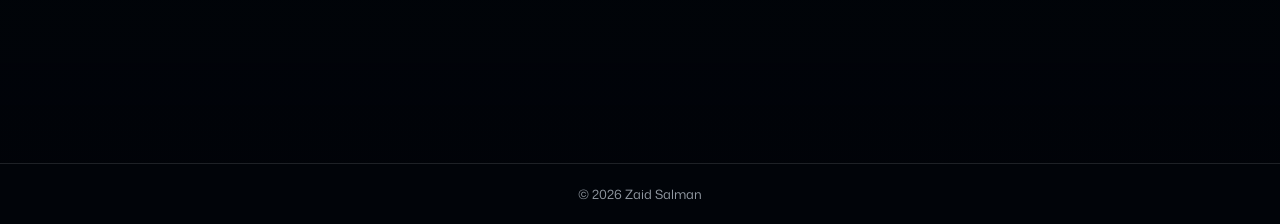
==== commit 47e7c35a: "Cache-bust the stylesheet so the 3D background loads. Co-authored-by: Cursor <cursoragent@cursor.com" ====
--- a/docs/index.html
+++ b/docs/index.html
@@ -8,7 +8,7 @@
   <link rel="preconnect" href="https://fonts.googleapis.com" />
   <link rel="preconnect" href="https://fonts.gstatic.com" crossorigin />
   <link href="https://fonts.googleapis.com/css2?family=Mona+Sans:wght@400;500;600;700;800&display=swap" rel="stylesheet" />
-  <link rel="stylesheet" href="styles.css" />
+  <link rel="stylesheet" href="styles.css?v=617b19e" />
 </head>
 <body>
   <div class="stars" aria-hidden="true"></div>
--- a/docs/styles.css
+++ b/docs/styles.css
@@ -27,7 +27,15 @@
 
 body {
   font-family: var(--font);
-  background: var(--bg);
+  background-color: #010409;
+  background-image:
+    linear-gradient(90deg, rgba(1, 4, 9, 0.82) 0%, rgba(1, 4, 9, 0.42) 36%, rgba(1, 4, 9, 0.08) 62%, rgba(1, 4, 9, 0.22) 100%),
+    linear-gradient(180deg, rgba(1, 4, 9, 0.2) 0%, rgba(1, 4, 9, 0.02) 28%, rgba(1, 4, 9, 0.62) 100%),
+    url("assets/hero-3d-bg.jpg");
+  background-repeat: no-repeat;
+  background-position: center center;
+  background-size: cover;
+  background-attachment: fixed;
   color: var(--ink);
   line-height: 1.6;
   overflow-x: hidden;
@@ -190,10 +198,11 @@
   width: min(820px, 95vw);
   height: min(620px, 80vh);
   background:
-    radial-gradient(ellipse at 55% 45%, rgba(130, 80, 223, 0.5) 0%, rgba(56, 103, 214, 0.22) 38%, transparent 68%),
-    radial-gradient(ellipse at 40% 70%, rgba(63, 185, 80, 0.14), transparent 55%);
-  filter: blur(12px);
+    radial-gradient(ellipse at 55% 45%, rgba(130, 80, 223, 0.22) 0%, rgba(56, 103, 214, 0.08) 38%, transparent 68%),
+    radial-gradient(ellipse at 40% 70%, rgba(63, 185, 80, 0.06), transparent 55%);
+  filter: blur(18px);
   z-index: -1;
+  opacity: 0.55;
   animation: pulse-glow 8s ease-in-out infinite alternate;
 }
 
@@ -716,7 +725,14 @@
 .section {
   padding: 4.5rem 1.5rem;
   border-top: 1px solid var(--line);
-  background: linear-gradient(180deg, transparent, rgba(13, 17, 23, 0.65));
+  background: linear-gradient(180deg, rgba(1, 4, 9, 0.55), rgba(1, 4, 9, 0.82));
+}
+
+@media (max-width: 899px) {
+  body {
+    background-attachment: scroll;
+    background-position: 72% center;
+  }
 }
 
 .section-inner {
